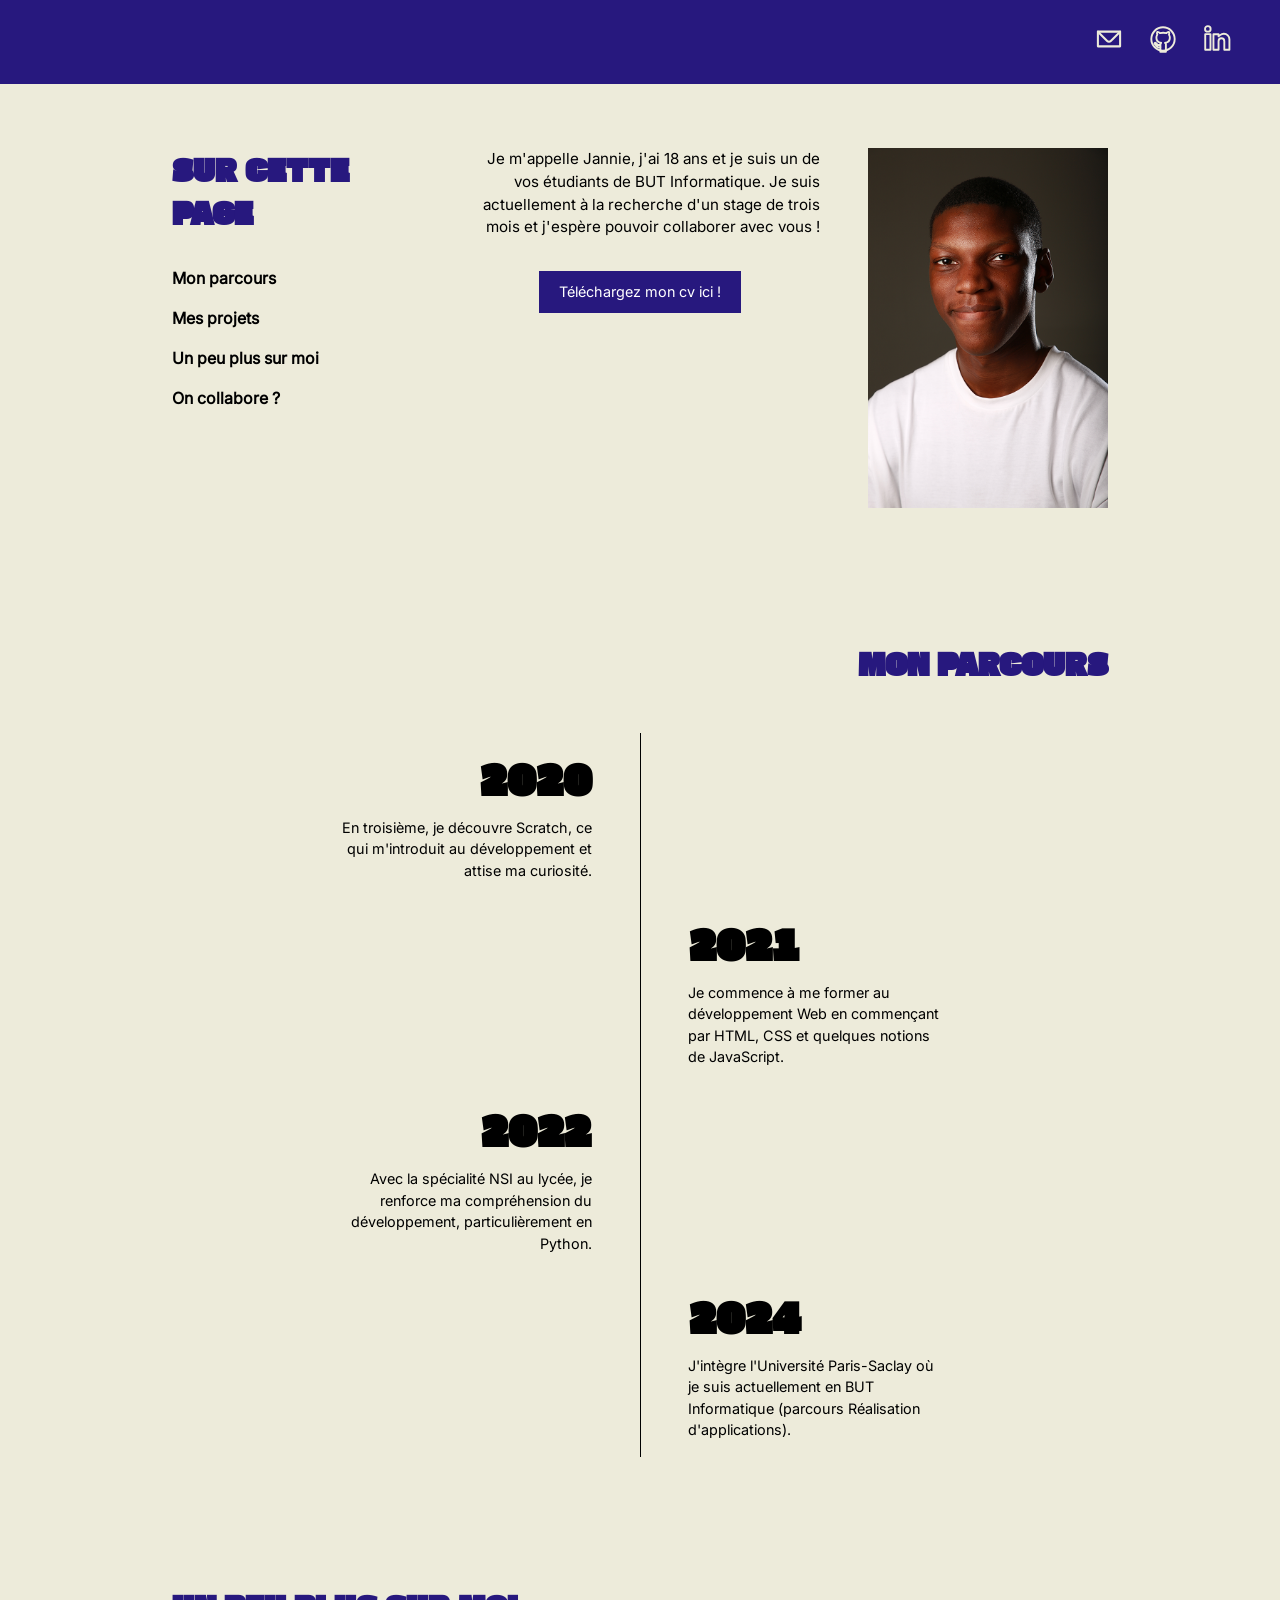
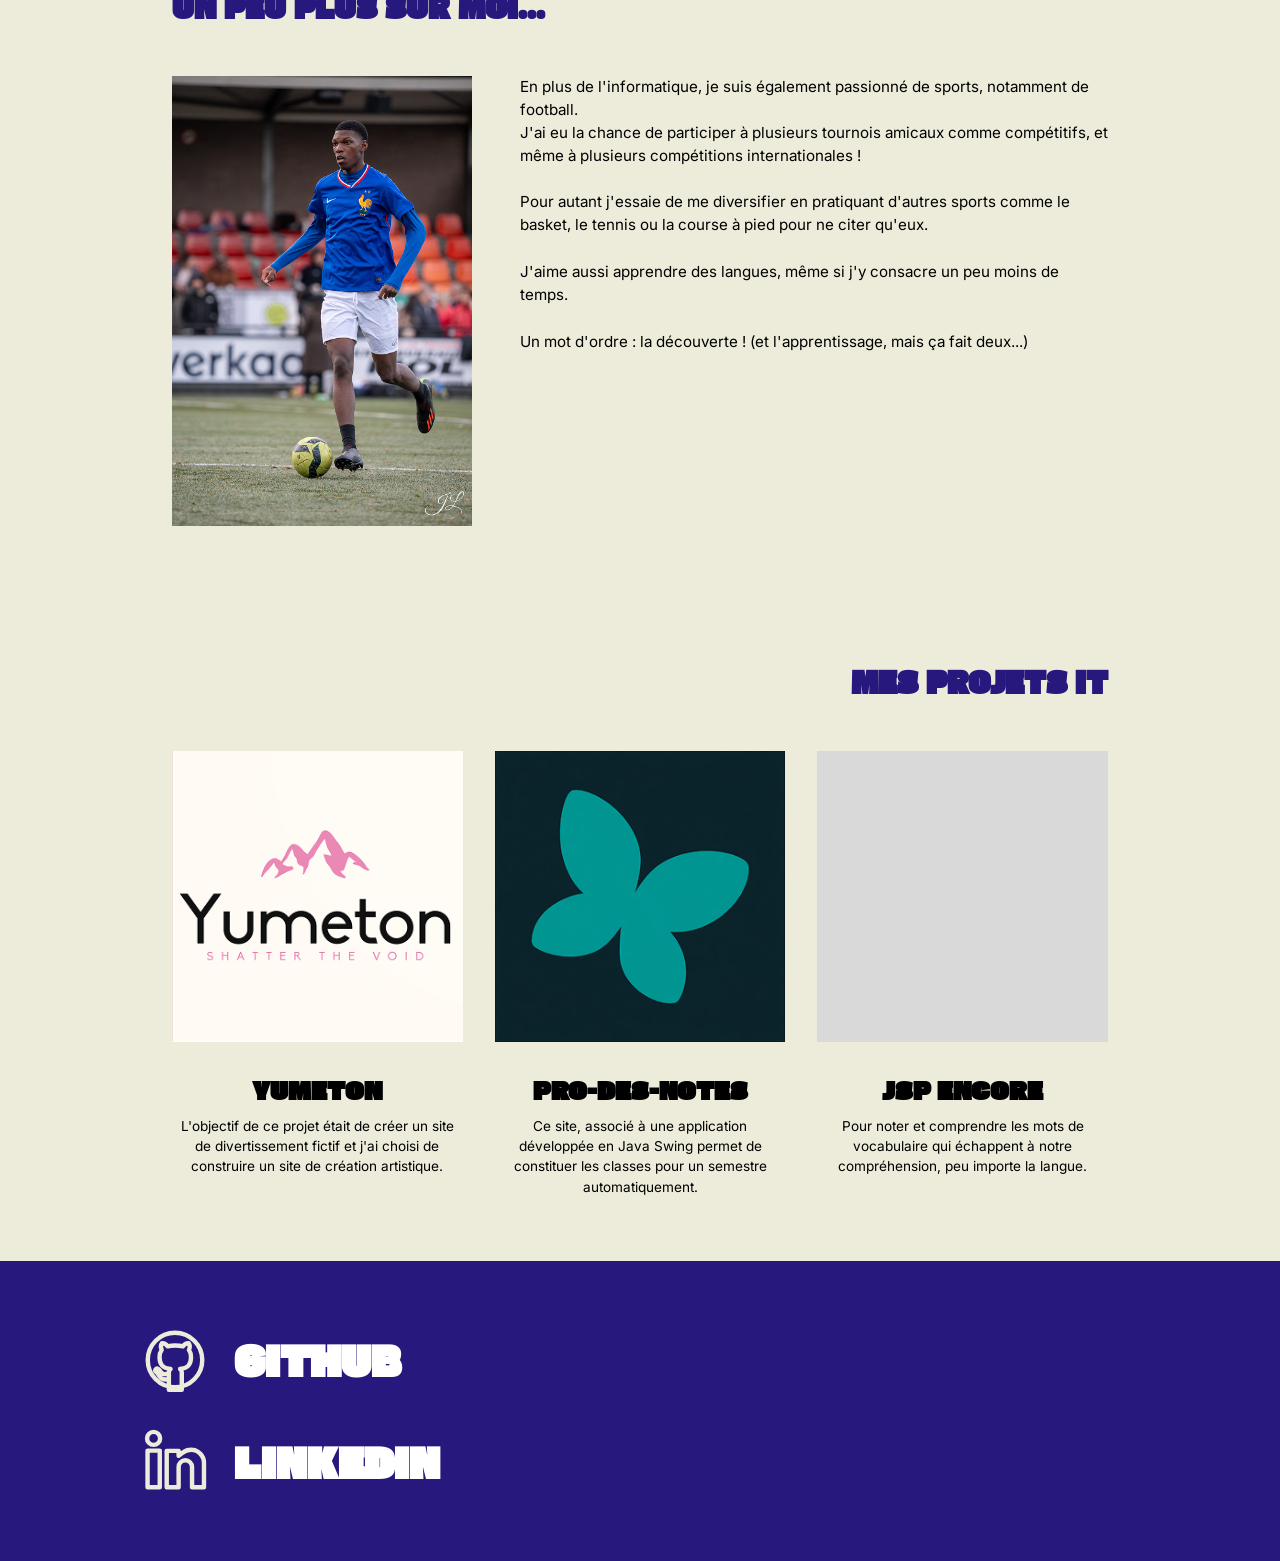
==== index.html @ 3a91a408 "premier commit : ajout de tous les fichiers, fix des liens first commit : added all files and fixed " ====
<!DOCTYPE html>
<html lang="fr">
<head>
    <meta charset="UTF-8">
    <meta name="viewport" content="width=device-width, initial-scale=1.0">
    <title>Jannie NGOY ITUKA</title>
    <link rel="stylesheet" href="css/style.css">
</head>
<body>
    <header>
        <nav class="navbar">
            <a href="#"><img src="images/email.svg" alt="Email"></a>
            <a href="#"><img src="images/github.svg" alt="GitHub"></a>
            <a href="#"><img src="images/linkedin.svg" alt="LinkedIn"></a>
        </nav>
    </header>

    <main>
        <section id="hero" class="section-container">
            <div class="hero-nav">
                <h2>SUR CETTE PAGE</h2>
                <ul>
                    <li><a href="#parcours">Mon parcours</a></li>
                    <li><a href="#projets">Mes projets</a></li>
                    <li><a href="#a-propos">Un peu plus sur moi</a></li>
                    <li><a href="#contact">On collabore ?</a></li>
                </ul>
            </div>
            
            <div class="hero-intro">
                <p>Je m'appelle Jannie, j'ai 18 ans et je suis un de vos étudiants de BUT Informatique.
                Je suis actuellement à la recherche d'un stage de trois mois et j'espère pouvoir collaborer avec vous !</p>
                <a href="other/fr-ngoy-ituka-jannie-cv.pdf" target="_blank" class="btn-cv">Téléchargez mon cv ici !</a>
            </div>

            <div class="hero-image">
                <img src="images/jannie-pro.png" alt="Une photo de moi :D">
            </div>
        </section>

        <section id="parcours" class="section-container section-right-title">
            <h2>MON PARCOURS</h2>
            <div class="timeline">
                <div class="timeline-item left">
                    <h3>2020</h3>
                    <p>En troisième, je découvre Scratch, ce qui m'introduit au développement et attise ma curiosité.</p>
                </div>
                <div class="timeline-item right">
                    <h3>2021</h3>
                    <p>Je commence à me former au développement Web en commençant par HTML, CSS et quelques notions de JavaScript.</p>
                </div>
                <div class="timeline-item left">
                    <h3>2022</h3>
                    <p>Avec la spécialité NSI au lycée, je renforce ma compréhension du développement, particulièrement en Python.</p>
                </div>
                <div class="timeline-item right">
                    <h3>2024</h3>
                    <p>J'intègre l'Université Paris-Saclay où je suis actuellement en BUT Informatique (parcours Réalisation d'applications).</p>
                </div>
            </div>
        </section>

        <section id="a-propos" class="section-container">
            <h2>UN PEU PLUS SUR MOI...</h2>
            <div class="about-content">
                <div class="about-image">
                    <img src="images/jannie-foot.png" alt="Sur le terrain de football">
                </div>
                <div class="about-text">
                    <p>En plus de l'informatique, je suis également passionné de sports, notamment de football.<br>
                    J'ai eu la chance de participer à plusieurs tournois amicaux comme compétitifs, et même à plusieurs compétitions internationales !</p>
                    <p>Pour autant j'essaie de me diversifier en pratiquant d'autres sports comme le basket, le tennis ou la course à pied pour ne citer qu'eux.</p>
                    <p>J'aime aussi apprendre des langues, même si j'y consacre un peu moins de temps.</p>
                    <p>Un mot d'ordre : la découverte ! (et l'apprentissage, mais ça fait deux...)</p>
                </div>
            </div>
        </section>

        <section id="projets" class="section-container section-right-title">
            <h2>MES PROJETS IT</h2>
            <div class="projects-grid">
                <div class="project-card">
                    <a href="https://ngituka.github.io/YUMETON" target="_blank">
                        <img src="images/yumeton.png" alt="Logo Yumeton">
                    </a>
                    <h3>yumeton</h3>
                    <p>L'objectif de ce projet était de créer un site de divertissement fictif et j'ai choisi de construire un site de création artistique.</p>
                </div>

                <div class="project-card">
                    <a href="https://projets.iut-orsay.fr/saes3-jngoyit/index.php?page=accueil" target="_blank">
                        <img src="images/pro-des-notes.png" alt="Logo Pro-des-notes">
                    </a>
                    <h3>pro-des-notes</h3>
                    <p>Ce site, associé à une application développée en Java Swing permet de constituer les classes pour un semestre automatiquement.</p>
                </div>
                <div class="project-card">
                    <img src="images/project-placeholder.png" alt="PLaceholder">
                    <h3>Jsp encore</h3>
                    <p>Pour noter et comprendre les mots de vocabulaire qui échappent à notre compréhension, peu importe la langue.</p>
                </div>
            </div>
        </section>
    </main>

    <footer id="contact">
        <div class="footer-content">
            <a href="#" class="social-link">
                <img src="images/github.svg" alt="GitHub Logo">
                <h2>GITHUB</h2>
            </a>
            <a href="#" class="social-link">
                <img src="images/linkedin.svg" alt="LinkedIn Logo">
                <h2>LINKEDIN</h2>
            </a>
        </div>
    </footer>
</body>
</html>
---- css/style.css ----
/* Importation des polices depuis le dossier /fonts */
@font-face {
    font-family: 'Inter';
    src: url("../fonts/Inter-VariableFont.ttf");
    font-weight: normal;
    font-style: normal;
}

@font-face {
    font-family: 'Gasoek-One';
    src: url('../fonts/GasoekOne-Regular.ttf');
    font-weight: normal;
    font-style: normal;
}

/* Variables de couleurs */
:root {
    --primary: #27187E;
    --background: #EDEBDA;
    --text-black: #000000;
    --text-white: #FFFFFF;
}

* {
    margin: 0;
    padding: 0;
    box-sizing: border-box;
}

body {
    background-color: var(--background);
    color: var(--text-black);
    font-family: 'Inter', sans-serif;
    line-height: 1.5;
}

h1, h2, h3 {
    font-family: 'Gasoek-One', sans-serif;
    text-transform: uppercase;
}

h2 {
    color: var(--primary);
    font-size: 1.8rem;
}

a {
    text-decoration: none;
    color: inherit;
}

/* Navbar */
header {
    background-color: var(--primary);
    padding: 1.5rem 3rem;
}

.navbar {
    display: flex;
    justify-content: flex-end;
    gap: 1.5rem;
}

.navbar img {
    height: 30px;
    width: auto;
}

/* Conteneur principal */
.section-container {
    max-width: 1000px;
    margin: 0 auto;
    padding: 4rem 2rem;
}

.section-right-title h2 {
    text-align: right;
    margin-bottom: 3rem;
}

/* Hero Section */
#hero {
    display: flex;
    justify-content: space-between;
    align-items: flex-start;
    gap: 3rem;
}

.hero-nav {
    flex: 1;
}

.hero-nav h2 {
    margin-bottom: 2rem;
}

.hero-nav ul {
    list-style: none;
    font-weight: 700;
}

.hero-nav li {
    margin-bottom: 1rem;
}

.hero-intro {
    flex: 1.5;
    text-align: right;
    display: flex;
    flex-direction: column;
    align-items: center;
    gap: 2rem;
    font-size: 0.95rem;
}

.btn-cv {
    background-color: var(--primary);
    color: var(--text-white);
    padding: 10px 20px;
    font-size: 0.9rem;
    display: inline-block;
}

.hero-image {
    flex: 1;
}

.hero-image img {
    width: 100%;
    max-width: 250px;
    height: auto;
    object-fit: cover;
}

/* Timeline / Parcours */
.timeline {
    position: relative;
    max-width: 700px;
    margin: 0 auto;
}

.timeline::after {
    content: '';
    position: absolute;
    width: 1px;
    background-color: var(--text-black);
    top: 0;
    bottom: 0;
    left: 50%;
    margin-left: -0.5px;
}

.timeline-item {
    padding: 1rem 3rem;
    position: relative;
    width: 50%;
}

.timeline-item.left {
    left: 0;
    text-align: right;
}

.timeline-item.right {
    left: 50%;
    text-align: left;
}

.timeline-item h3 {
    color: var(--text-black); /* En noir d'après l'image */
    font-size: 2.5rem;
    margin-bottom: 0.5rem;
}

.timeline-item p {
    font-size: 0.9rem;
}

/* Un peu plus sur moi */
#a-propos h2 {
    margin-bottom: 3rem;
}

.about-content {
    display: flex;
    gap: 3rem;
    align-items: flex-start;
}

.about-image img {
    width: 100%;
    max-width: 300px;
    height: auto;
    object-fit: cover;
}

.about-text {
    flex: 1;
    display: flex;
    flex-direction: column;
    gap: 1.5rem;
    font-size: 0.95rem;
}

/* Projets IT */
.projects-grid {
    display: flex;
    justify-content: space-between;
    gap: 2rem;
}

.project-card {
    flex: 1;
    text-align: center;
}

.project-card img {
    width: 100%;
    aspect-ratio: 1 / 1;
    object-fit: contain; /* Ajuste l'image sans la rogner ni la générer */
    background-color: var(--text-white);
    margin-bottom: 1.5rem;
}

.project-card h3 {
    color: var(--text-black);
    font-size: 1.5rem;
    margin-bottom: 0.5rem;
}

.project-card p {
    font-size: 0.85rem;
}

/* Footer */
footer {
    background-color: var(--primary);
    padding: 4rem 2rem;
}

.footer-content {
    max-width: 1000px;
    margin: 0 auto;
    display: flex;
    flex-direction: column;
    gap: 2rem;
}

.social-link {
    display: flex;
    align-items: center;
    gap: 1.5rem;
    color: var(--text-white);
}

.social-link h2 {
    color: var(--text-white);
    font-size: 2.5rem;
    margin: 0;
}

.social-link img {
    width: 70px;
    height: auto;
}
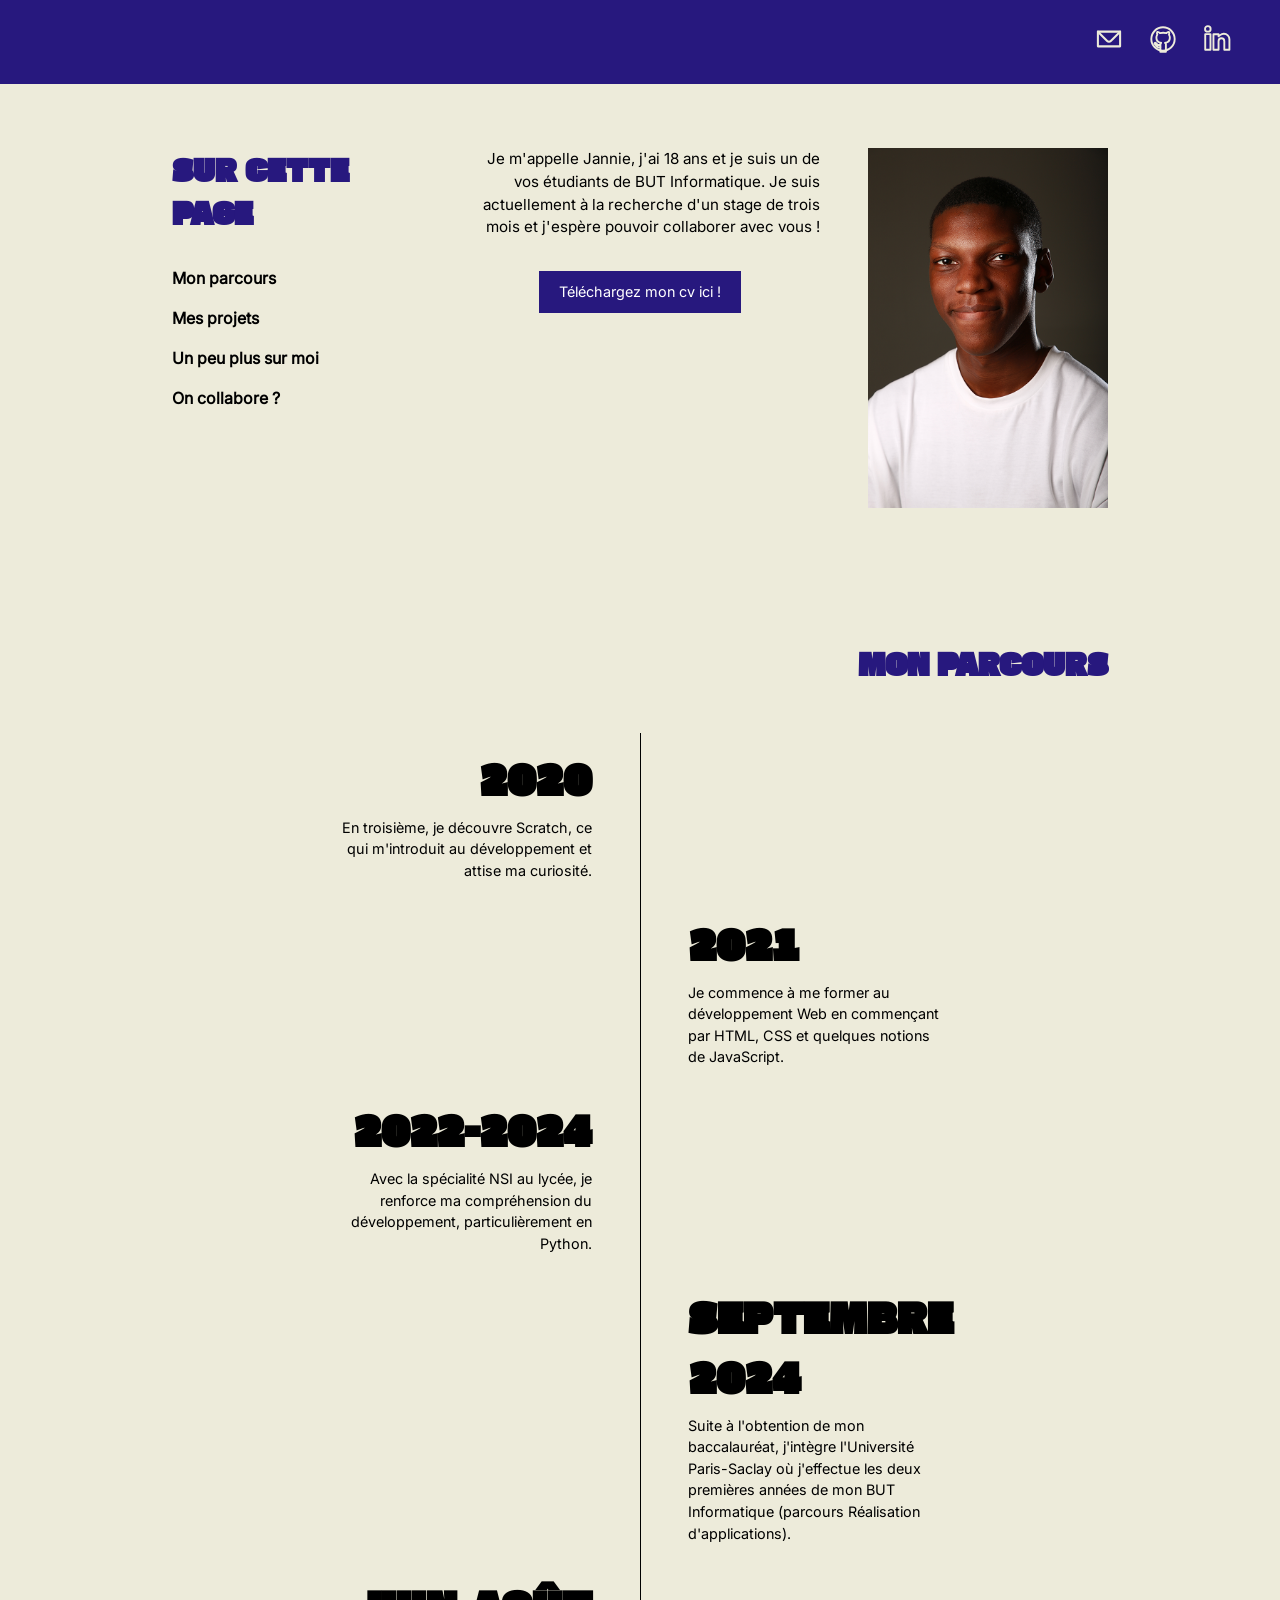
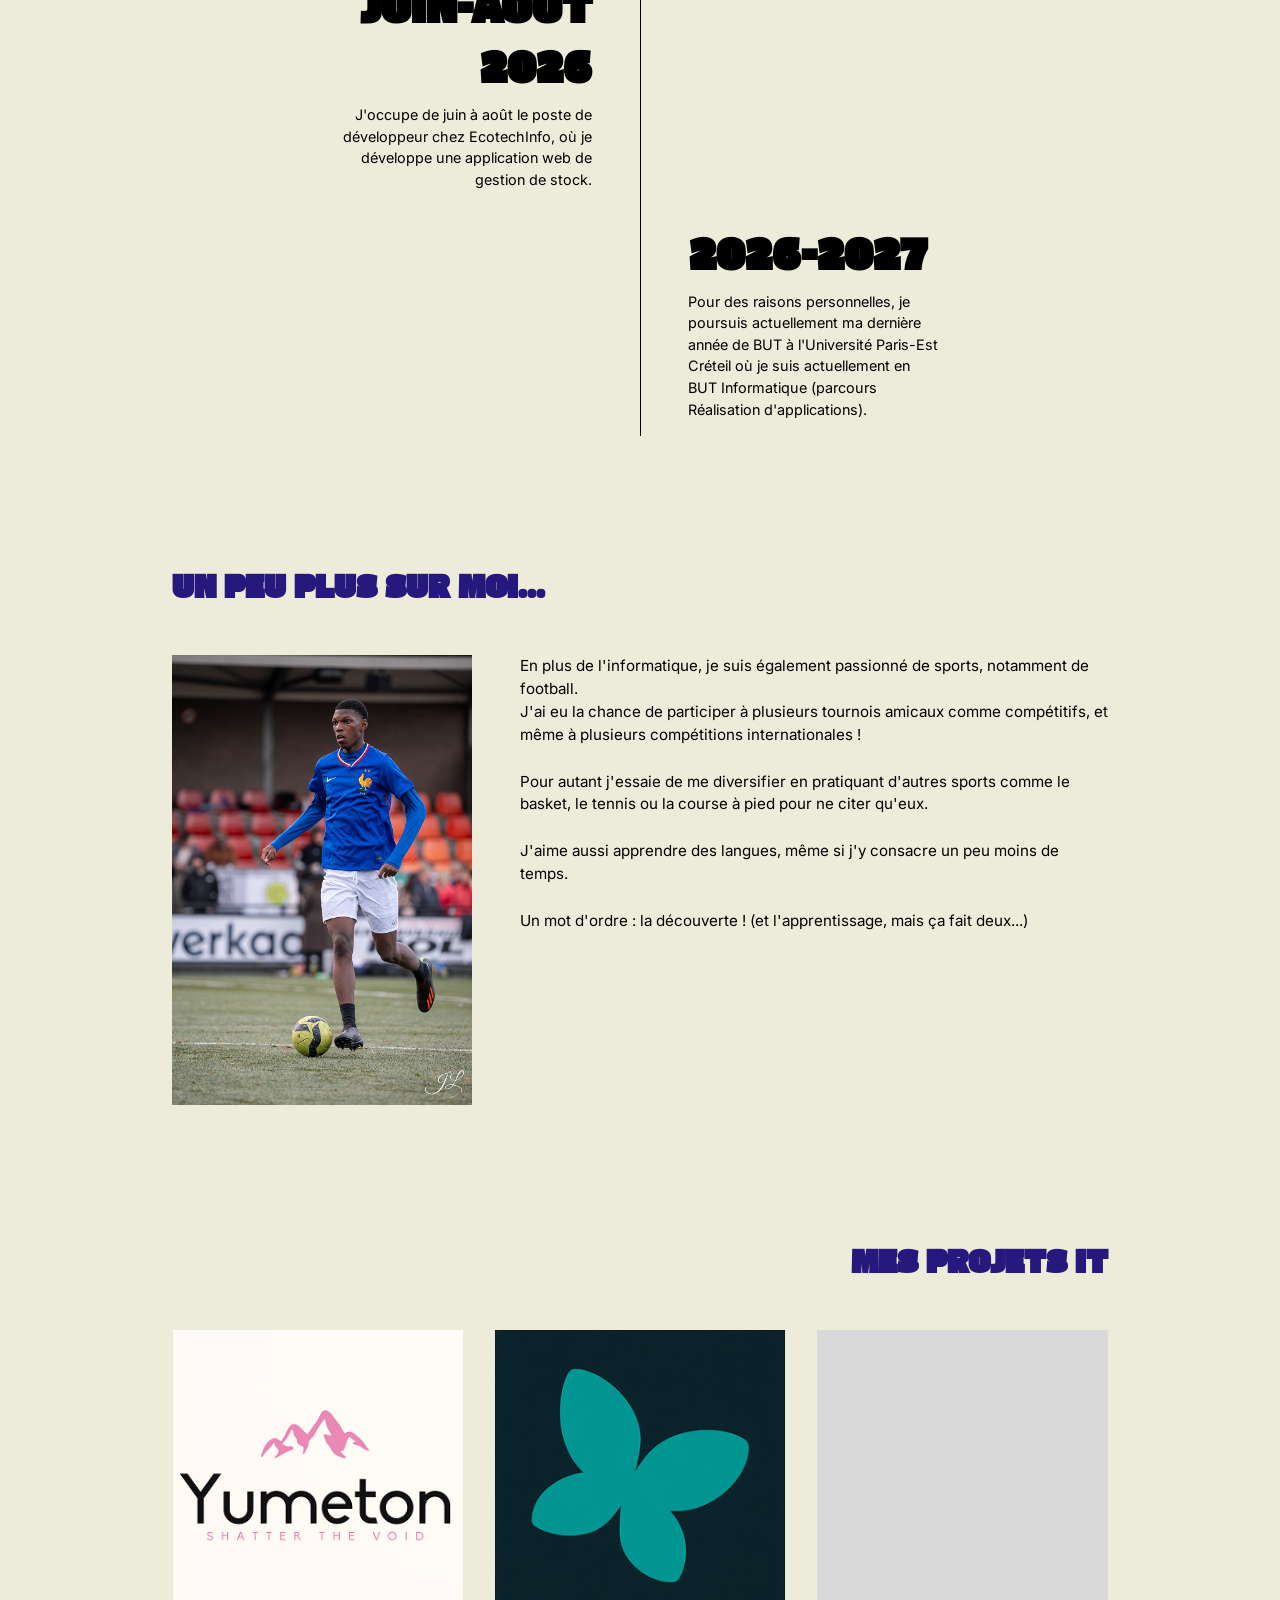
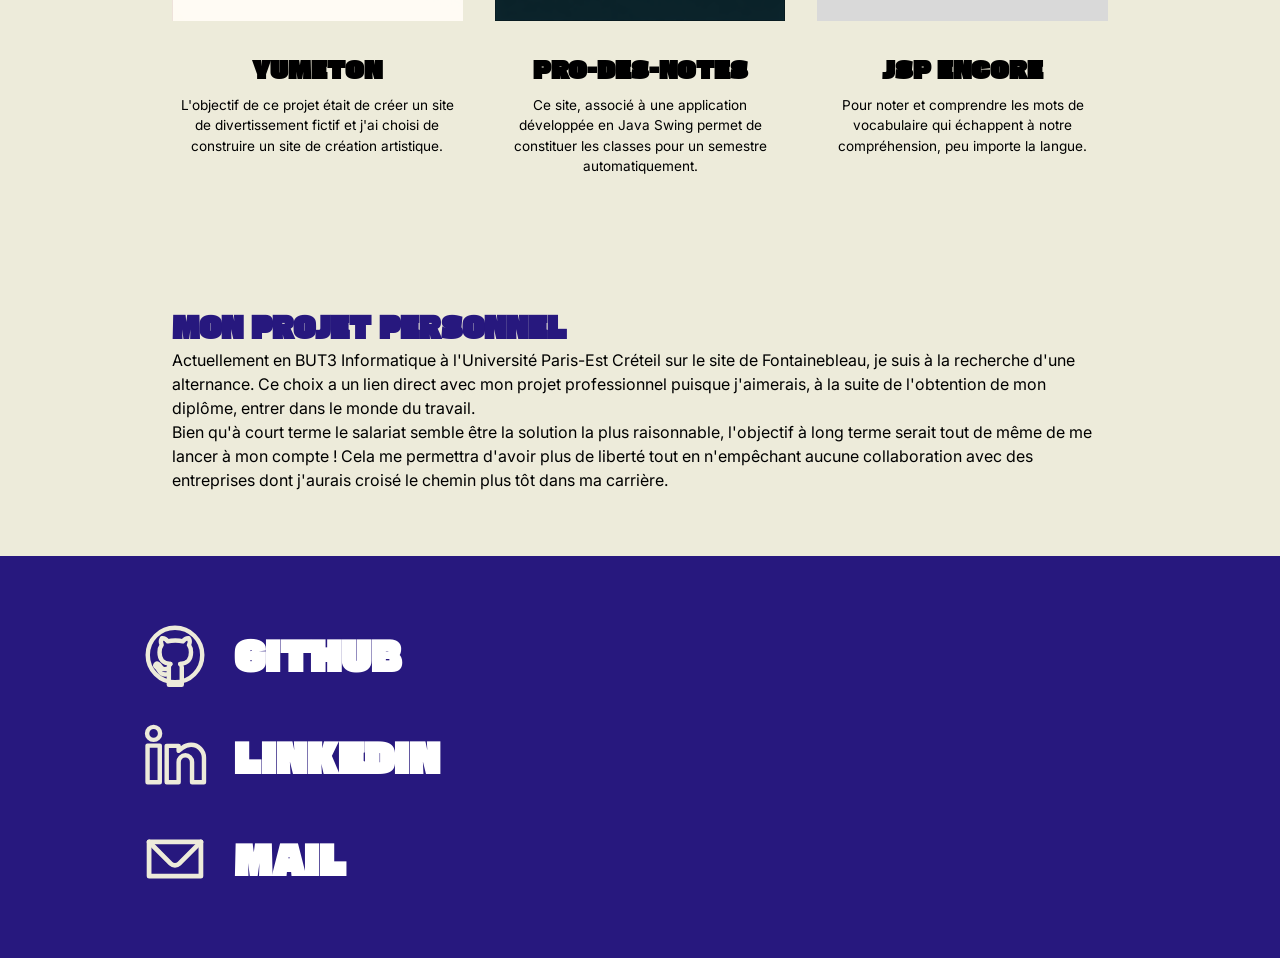
==== commit 26cafc5d: "correction liens main page + modèle page projet" ====
--- a/index.html
+++ b/index.html
@@ -9,9 +9,9 @@
 <body>
     <header>
         <nav class="navbar">
-            <a href="#"><img src="images/email.svg" alt="Email"></a>
-            <a href="#"><img src="images/github.svg" alt="GitHub"></a>
-            <a href="#"><img src="images/linkedin.svg" alt="LinkedIn"></a>
+            <a href="mailto:janniengoy.pro@gmail.com"><img src="images/email.svg" alt="Email"></a>
+            <a href="https://github.com/ngituka" target="_blank"><img src="images/github.svg" alt="GitHub"></a>
+            <a href="https://linkedin.com/in/jannie-ngoy-ituka-a6a084335/" target="_blank"><img src="images/linkedin.svg" alt="LinkedIn"></a>
         </nav>
     </header>
 
@@ -50,12 +50,20 @@
                     <p>Je commence à me former au développement Web en commençant par HTML, CSS et quelques notions de JavaScript.</p>
                 </div>
                 <div class="timeline-item left">
-                    <h3>2022</h3>
+                    <h3>2022-2024</h3>
                     <p>Avec la spécialité NSI au lycée, je renforce ma compréhension du développement, particulièrement en Python.</p>
                 </div>
                 <div class="timeline-item right">
-                    <h3>2024</h3>
-                    <p>J'intègre l'Université Paris-Saclay où je suis actuellement en BUT Informatique (parcours Réalisation d'applications).</p>
+                    <h3>septembre 2024</h3>
+                    <p>Suite à l'obtention de mon baccalauréat, j'intègre l'Université Paris-Saclay où j'effectue les deux premières années de mon BUT Informatique (parcours Réalisation d'applications).</p>
+                </div>
+                <div class="timeline-item left">
+                    <h3>Juin-août 2026</h3>
+                    <p>J'occupe de juin à août le poste de développeur chez EcotechInfo, où je développe une application web de gestion de stock.</p>
+                </div>
+                <div class="timeline-item right">
+                    <h3>2026-2027</h3>
+                    <p>Pour des raisons personnelles, je poursuis actuellement ma dernière année de BUT à l'Université Paris-Est Créteil où je suis actuellement en BUT Informatique (parcours Réalisation d'applications).</p>
                 </div>
             </div>
         </section>
@@ -101,17 +109,41 @@
                 </div>
             </div>
         </section>
+
+        <section id="future" class="section-container">
+            <h2>MON PROJET PERSONNEL</h2>
+            <div class="future-content">
+                <div class="future-text">
+                    <p>
+                        Actuellement en BUT3 Informatique à l'Université Paris-Est Créteil sur le site
+                        de Fontainebleau, je suis à la recherche d'une alternance. Ce choix a un lien 
+                        direct avec mon projet professionnel puisque j'aimerais, à la suite de 
+                        l'obtention de mon diplôme, entrer dans le monde du travail.
+                    </p>
+                    <p>
+                        Bien qu'à court terme le salariat semble être la solution la plus raisonnable,
+                        l'objectif à long terme serait tout de même de me lancer à mon compte ! Cela 
+                        me permettra d'avoir plus de liberté tout en n'empêchant aucune collaboration
+                        avec des entreprises dont j'aurais croisé le chemin plus tôt dans ma carrière.
+                    </p>
+                </div>
+            </div>
+        </section>
     </main>
 
     <footer id="contact">
         <div class="footer-content">
-            <a href="#" class="social-link">
+            <a href="https://github.com/ngituka" target="_blank" class="social-link">
                 <img src="images/github.svg" alt="GitHub Logo">
                 <h2>GITHUB</h2>
             </a>
-            <a href="#" class="social-link">
+            <a href="https://linkedin.com/in/jannie-ngoy-ituka-a6a084335/" target="_blank" class="social-link">
                 <img src="images/linkedin.svg" alt="LinkedIn Logo">
                 <h2>LINKEDIN</h2>
+            </a>
+            <a href="mailto:janniengoy.pro@gmail.com" target="_blank" class="social-link">
+                <img src="images/email.svg" alt="E-mail Icon">
+                <h2>MAIL</h2>
             </a>
         </div>
     </footer>
--- a/css/style.css
+++ b/css/style.css
@@ -25,6 +25,7 @@
     margin: 0;
     padding: 0;
     box-sizing: border-box;
+    scroll-behavior: smooth;
 }
 
 body {
@@ -262,4 +263,146 @@
 .social-link img {
     width: 70px;
     height: auto;
+}
+
+@media (max-width: 768px) {
+    /* Conteneur global */
+    .section-container {
+        padding: 2.5rem 1.25rem;
+    }
+
+    /* Titres de section */
+    .section-right-title h2 {
+        text-align: left;
+        margin-bottom: 2rem;
+    }
+
+    /* 1. Hero / Sur cette page */
+    #hero {
+        flex-direction: column;
+        align-items: center;
+        gap: 2rem;
+    }
+
+    .hero-nav {
+        width: 100%;
+        text-align: left;
+    }
+
+    .hero-nav h2 {
+        text-align: center;
+        margin-bottom: 1.5rem;
+    }
+
+    .hero-nav ul {
+        display: flex;
+        flex-direction: column;
+        gap: 0.75rem;
+    }
+
+    .hero-intro {
+        width: 100%;
+        text-align: left;
+        align-items: center;
+        gap: 1.5rem;
+    }
+
+    .btn-cv {
+        align-self: center;
+    }
+
+    /* Photo de présentation visible et centrée */
+    .hero-image {
+        display: flex;
+        justify-content: center;
+        width: 100%;
+    }
+
+    .hero-image img {
+        max-width: 220px;
+        width: 100%;
+        height: auto;
+    }
+
+    /* 2. Timeline */
+    .timeline::after {
+        left: 20px;
+    }
+
+    .timeline-item {
+        width: 100%;
+        padding-left: 50px;
+        padding-right: 1rem;
+        text-align: left !important;
+        left: 0 !important;
+        margin-bottom: 2rem;
+    }
+
+    .timeline-item h3 {
+        font-size: 2rem;
+    }
+
+    /* 3. Un peu plus sur moi : premier paragraphe -> photo -> suite */
+    .about-content {
+        display: grid;
+        grid-template-columns: 1fr;
+        gap: 1.5rem;
+    }
+
+    .about-text {
+        display: contents;
+    }
+
+    .about-text p:first-child {
+        order: 1;
+    }
+
+    .about-image {
+        order: 2;
+        display: flex;
+        justify-content: center;
+        width: 100%;
+    }
+
+    .about-image img {
+        max-width: 260px;
+        width: 100%;
+        height: auto;
+    }
+
+    .about-text p:not(:first-child) {
+        order: 3;
+    }
+
+    /* 4. Projets IT : Défilement horizontal fluide */
+    .projects-grid {
+        display: flex;
+        flex-direction: row;
+        overflow-x: auto;
+        scroll-snap-type: x mandatory;
+        gap: 1.5rem;
+        padding-bottom: 1rem;
+        -webkit-overflow-scrolling: touch;
+    }
+
+    .projects-grid::-webkit-scrollbar {
+        height: 6px;
+    }
+
+    .projects-grid::-webkit-scrollbar-thumb {
+        background-color: rgba(39, 24, 126, 0.2);
+        border-radius: 4px;
+    }
+
+    .project-card {
+        flex: 0 0 75%;
+        max-width: 260px;
+        scroll-snap-align: start;
+        text-align: left;
+    }
+
+    .project-card img {
+        width: 100%;
+        height: auto;
+    }
 }
